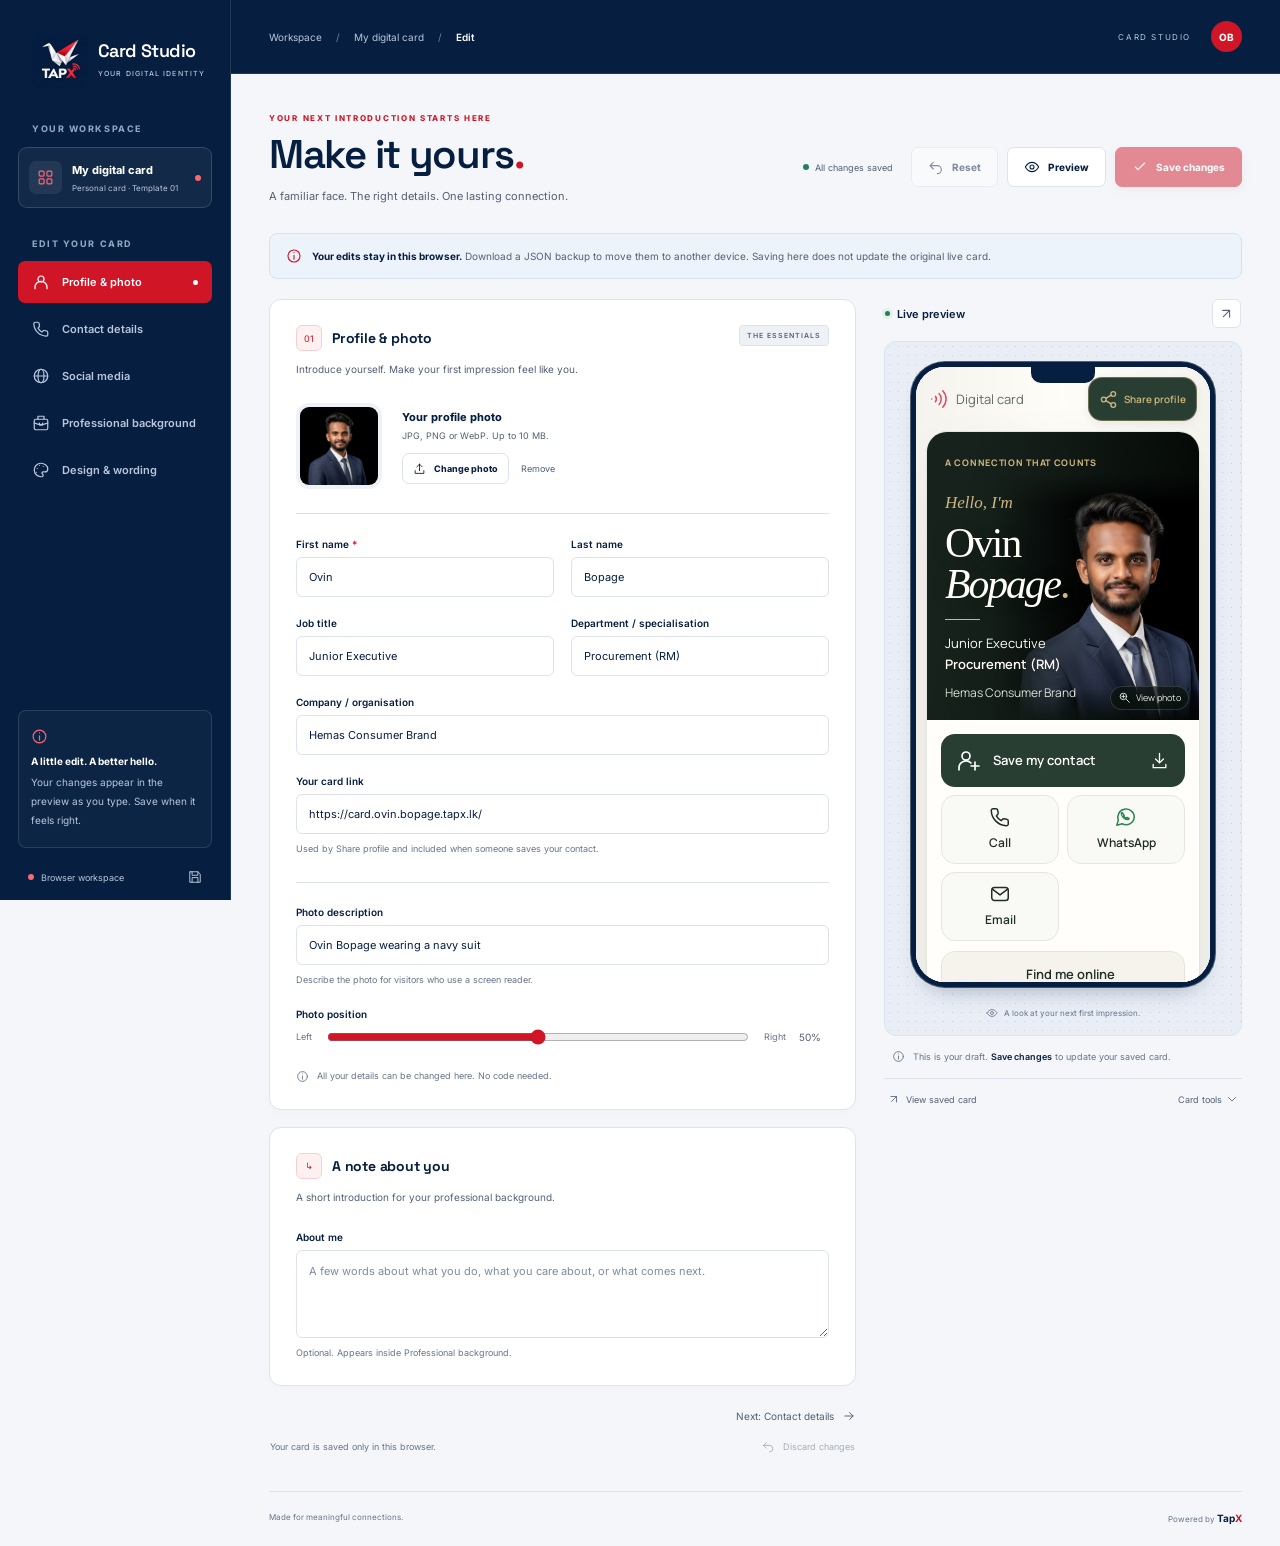
==== index.html @ 15897da2 "Deploy TapX Card Studio to GitHub Pages" ====
<!doctype html>
<html lang="en">
<head>
  <meta charset="utf-8">
  <meta name="viewport" content="width=device-width, initial-scale=1">
  <meta name="theme-color" content="#061e3f">
  <title>Card Studio · TapX</title>
  <meta name="description" content="Edit every detail of your digital business card, preview your changes, and save from one simple dashboard.">
  <link rel="icon" type="image/webp" href="./assets/tapx-logo.webp">
  <link rel="stylesheet" href="./dashboard.css">
  <link rel="stylesheet" href="./tapx-theme.css">
  <script type="module" src="./dashboard.js"></script>
  <meta name="tapx-hosting" content="github-pages">
</head>
<body>
  <a class="skip-link" href="#editor">Skip to editor</a>
  <div class="workspace">
    <aside class="sidebar" aria-label="Card editor navigation">
      <a class="brand" href="./" aria-label="TapX Card Studio home"><img class="brand-logo" src="./assets/tapx-logo.webp" alt="TapX" width="56" height="56"><span class="brand-title">Card Studio<small>YOUR DIGITAL IDENTITY</small></span></a>
      <div class="workspace-label">YOUR WORKSPACE</div>
      <div class="card-selected"><span class="card-selected-icon" data-icon="grid"></span><span>My digital card<small>Personal card · Template 01</small></span><span class="selected-dot"></span></div>
      <div class="nav-label">EDIT YOUR CARD</div>
      <nav id="section-nav"></nav>
      <div class="sidebar-bottom">
        <div class="help-note"><span data-icon="info"></span><strong>A little edit. A better hello.</strong><p>Your changes appear in the preview as you type. Save when it feels right.</p></div>
        <div class="local-indicator"><i></i><span id="workspace-mode">Local workspace</span><span data-icon="save"></span></div>
      </div>
    </aside>
    <div class="main-shell">
      <header class="topbar"><div class="breadcrumb">Workspace <span>/</span> My digital card <span>/</span> <strong>Edit</strong></div><div class="topbar-right"><span class="studio-tag">CARD STUDIO</span><span class="owner-avatar" id="owner-avatar">OB</span></div></header>
      <main id="editor" tabindex="-1">
        <div class="page-heading"><div><div class="eyebrow">YOUR NEXT INTRODUCTION STARTS HERE</div><h1>Make it yours<span>.</span></h1><p>A familiar face. The right details. One lasting connection.</p></div><div class="heading-actions"><span class="save-status" id="save-status" role="status"><i></i> Loading card</span><button class="button secondary" type="button" id="reset-button" disabled><span data-icon="undo"></span>Reset</button><button class="button secondary" type="button" id="preview-button"><span data-icon="eye"></span>Preview</button><button class="button primary" type="button" id="save-button" disabled><span data-icon="check"></span><span>Save changes</span></button></div></div>
        <div class="recovery-banner" id="recovery-banner" hidden><span>You have an unfinished edit from your last visit.</span><div><button type="button" data-command="restore-draft">Restore draft</button><button type="button" data-command="dismiss-draft" aria-label="Dismiss recovered draft">Dismiss</button></div></div>
        <div class="error-banner" id="error-banner" role="alert" hidden></div>
        <div class="storage-notice" id="storage-notice" hidden><span data-icon="info"></span><p><strong>Your edits stay in this browser.</strong> Download a JSON backup to move them to another device. Saving here does not update the original live card.</p></div>
        <div class="editor-layout">
          <div class="form-column">
            <div id="panel"><div class="loading-state">Getting your card ready…</div></div>
            <div class="editor-footer"><span id="saved-at">Your card is saved on this computer.</span><button class="text-button" type="button" id="discard-button" disabled><span data-icon="undo"></span>Discard changes</button></div>
          </div>
          <aside class="preview-column" aria-label="Live digital card preview">
            <div class="preview-heading"><div><span class="live-dot"></span><strong>Live preview</strong></div><button class="icon-button" type="button" id="expand-preview" aria-label="Open full preview"><span data-icon="external"></span></button></div>
            <div class="preview-canvas"><div class="phone-frame"><div class="phone-camera"></div><iframe id="live-frame" title="Live preview of your unsaved digital card" src="./card.html?preview=1"></iframe></div><div class="preview-caption"><span data-icon="eye"></span> A look at your next first impression.</div></div>
            <div class="preview-tip"><span data-icon="info"></span><p>This is your draft. <strong>Save changes</strong> to update your saved card.</p></div>
            <div class="tools-row"><a href="./card.html" target="_blank" rel="noopener noreferrer"><span data-icon="external"></span>View saved card</a><details class="tools-menu"><summary>Card tools <span data-icon="chevron"></span></summary><div class="tools-popover"><button type="button" data-command="export-html"><span data-icon="file"></span>Download saved card (HTML)</button><button type="button" data-command="export-json"><span data-icon="download"></span>Back up current edits (JSON)</button><button type="button" data-command="import-json"><span data-icon="upload"></span>Import a card backup</button></div></details></div>
          </aside>
        </div>
        <div class="workspace-footer"><span>Made for meaningful connections.</span><span>Powered by <strong>Tap<span>X</span></strong></span></div>
      </main>
    </div>
  </div>
  <dialog id="preview-dialog" class="preview-dialog" aria-labelledby="preview-dialog-title"><div class="preview-dialog-header"><div><span class="eyebrow">BEFORE YOU SAVE</span><h2 id="preview-dialog-title">Your card, in the real world.</h2><p>Explore your draft. Open your photo, social links and background.</p></div><button class="icon-button" type="button" data-command="close-preview" aria-label="Close preview"><span data-icon="close"></span></button></div><div class="preview-toolbar"><div class="device-switch" aria-label="Preview size"><button type="button" data-device="mobile" class="active" aria-pressed="true"><span data-icon="mobile"></span>Mobile</button><button type="button" data-device="desktop" aria-pressed="false"><span data-icon="desktop"></span>Desktop</button></div><span class="draft-label"><i></i>Unsaved draft preview</span></div><div class="large-preview-canvas"><iframe id="full-frame" title="Full interactive preview of your draft" src="./card.html?preview=1"></iframe></div><div class="preview-dialog-footer"><button class="button secondary" type="button" data-command="close-preview">Keep editing</button><button class="button primary" type="button" id="preview-save-button"><span data-icon="check"></span>Save changes</button></div></dialog>
  <dialog id="discard-dialog" class="confirm-dialog" aria-labelledby="discard-title"><div class="confirm-icon" data-icon="undo"></div><h2 id="discard-title">Discard these changes?</h2><p>Your saved card will be restored. Download a backup from Card tools if you want to keep these edits.</p><div><button class="button secondary" type="button" data-command="cancel-discard">Keep editing</button><button class="button danger" type="button" data-command="confirm-discard">Discard changes</button></div></dialog>
  <dialog id="reset-dialog" class="confirm-dialog" aria-labelledby="reset-title"><div class="confirm-icon" data-icon="undo"></div><h2 id="reset-title">Reset to the original card?</h2><p>This restores the original photo, details, links and design to your draft. Preview the result and click Save changes when you’re ready. Your saved card stays as it is until you save.</p><div><button class="button secondary" type="button" data-command="cancel-reset">Keep editing</button><button class="button primary" type="button" data-command="confirm-reset">Reset card</button></div></dialog>
  <input type="file" id="import-file" accept="application/json,.json" hidden>
  <div id="app-toast" class="app-toast" role="status" aria-live="polite"></div>
  <noscript><div class="no-script">Enable JavaScript to use the card editor.</div></noscript>
</body>
</html>
---- dashboard.css ----
@font-face{font-family:Manrope;src:url('./assets/manrope-400.woff2') format('woff2');font-weight:400;font-display:swap}
@font-face{font-family:Manrope;src:url('./assets/manrope-600.woff2') format('woff2');font-weight:600;font-display:swap}
@font-face{font-family:Manrope;src:url('./assets/manrope-750.woff2') format('woff2');font-weight:750;font-display:swap}
:root{font-family:Manrope,Arial,sans-serif;color:#26342e;background:#f7f8fa;font-size:13px;font-synthesis:none;--green:#283e32;--muted:#7a817e;--line:#e7eae7;--gold:#b49a65}
*{box-sizing:border-box}body{margin:0}button,input,select,textarea{font:inherit}button,a,input,select,textarea{touch-action:manipulation}button{cursor:pointer;color:inherit}button:disabled{cursor:default;opacity:.48}a{color:inherit;text-decoration:none}button{border:0}button:focus-visible,a:focus-visible,summary:focus-visible{outline:3px solid #bca266;outline-offset:4px}input:focus-visible,textarea:focus-visible,select:focus-visible{outline:2px solid #a5b6a8;outline-offset:1px}button,input,textarea,select{transition:background .15s,border-color .15s,box-shadow .15s}button .icon, a .icon{flex-shrink:0}.icon{width:19px;height:19px;vertical-align:middle;flex-shrink:0}button{display:inline-flex;align-items:center;justify-content:center;gap:8px}span[data-icon]{display:inline-flex;align-items:center}h1,h2,h3,p{margin-top:0}[hidden]{display:none!important}.skip-link{position:fixed;top:-60px;left:20px;padding:12px;background:#fff;z-index:100}.skip-link:focus{top:10px}.workspace{display:flex;min-height:100vh}.sidebar{width:231px;flex-shrink:0;background:#fff;border-right:1px solid var(--line);padding:32px 18px 16px;position:fixed;inset:0 auto 0 0;display:flex;flex-direction:column;z-index:20}.brand{display:flex;gap:12px;align-items:center;padding:0 14px 35px;font-size:29px;font-weight:750;line-height:1.1;letter-spacing:-1.2px}.brand-mark{display:flex;width:40px;height:42px;align-items:center;justify-content:center;color:#d8c497;background:#283e32;border-radius:11px;font-family:Georgia,serif;font-size:33px;font-weight:400;letter-spacing:-7px;padding-right:7px}.brand-mark span{font-size:24px}.brand-x,.workspace-footer strong span{color:#a88b5c}.brand small{display:block;margin-top:7px;letter-spacing:2.1px;font-size:8px;color:#929791;font-weight:600}.workspace-label,.nav-label{font-size:9px;font-weight:750;letter-spacing:1.55px;color:#969b97;padding:0 14px}.card-selected{display:flex;align-items:center;gap:10px;background:#f5f6f3;border:1px solid #e8ebe5;border-radius:9px;margin:13px 0 30px;padding:13px 10px;font-size:11px;font-weight:750}.card-selected-icon{background:#fff;padding:8px;border-radius:7px;display:flex;color:#677661}.card-selected-icon .icon{width:17px;height:17px}.card-selected small{display:block;color:#90968e;font-size:8px;font-weight:400;margin-top:6px}.selected-dot{width:6px;height:6px;background:#568464;border-radius:50%;margin-left:auto}.nav-label{margin-bottom:12px}#section-nav{display:flex;flex-direction:column;gap:5px}.nav-item{position:relative;justify-content:flex-start;text-align:left;width:100%;padding:12px 14px;gap:12px;background:transparent;font-size:11px;color:#7a827d;border-radius:7px;font-weight:600}.nav-item .icon{width:18px;height:18px}.nav-item.active{background:#edf2ed;color:#314c37}.nav-item.active::after{content:'';height:5px;width:5px;border-radius:50%;background:#657d5f;margin-left:auto}.nav-item:hover{background:#f5f7f3}.nav-item.active:hover{background:#e9eee7}.sidebar-bottom{margin-top:auto;padding-top:40px}.help-note{padding:17px 12px;background:#faf9f5;border:1px solid #eeeae0;border-radius:8px;color:#8c8068}.help-note>span{margin-bottom:10px}.help-note .icon{width:17px;height:17px}.help-note strong{font-size:10px;display:block;color:#685f4e}.help-note p{font-size:10px;line-height:1.9;margin:6px 0 0}.local-indicator{display:flex;align-items:center;gap:7px;padding:22px 10px 0;font-size:9px;color:#838d84}.local-indicator i,.save-status i,.live-dot,.draft-label i{display:inline-block;width:6px;height:6px;background:#6d9675;border-radius:50%;flex-shrink:0}.local-indicator span{margin-left:auto}.local-indicator .icon{width:14px;height:14px}.main-shell{margin-left:231px;width:calc(100% - 231px)}.topbar{height:74px;background:#fff;border-bottom:1px solid var(--line);display:flex;align-items:center;justify-content:space-between;padding:0 38px}.breadcrumb{display:flex;align-items:center;gap:14px;color:#9ca39e;font-size:10px}.breadcrumb span{color:#d0d4ce}.breadcrumb strong{font-weight:600;color:#5a655d}.topbar-right{display:flex;align-items:center;gap:20px}.studio-tag{font-size:8px;letter-spacing:1.6px;color:#9c9f97}.owner-avatar{width:31px;height:31px;border-radius:50%;display:flex;align-items:center;justify-content:center;background:#e8eddf;font-size:10px;font-weight:750;color:#5f714f}main{max-width:1480px;margin:0 auto;padding:39px 38px 0;outline:none}.page-heading{display:flex;justify-content:space-between;align-items:center;gap:20px;margin-bottom:30px}.eyebrow{font-size:8px;font-weight:750;letter-spacing:1.7px;color:#9a8b6c}.page-heading h1{font:400 40px/1.2 Georgia,'Times New Roman',serif;letter-spacing:-1.3px;margin:8px 0 10px}.page-heading h1>span{color:#b09a6c}.page-heading p{font-size:11px;color:#858d87;margin-bottom:0}.heading-actions{display:flex;align-items:center;gap:9px;padding-top:18px}.button{padding:11px 16px;min-height:40px;border-radius:7px;font-size:10px;font-weight:750;white-space:nowrap}.button .icon{width:16px;height:16px}.primary{background:#2c4434;color:#fff;border:1px solid #2c4434;box-shadow:0 2px 3px #1b2f2110}.primary:hover:enabled{background:#3b5842}.secondary{background:#fff;color:#58655b;border:1px solid #e2e7e1}.secondary:hover:enabled{background:#f3f6ef}.danger{background:#9a4037;color:#fff}.save-status{display:flex;align-items:center;gap:6px;margin-right:9px;font-size:9px;color:#858f85;white-space:nowrap}.save-status.dirty{color:#a78a53}.save-status.dirty i{background:#bf9c5a}.save-status.error{color:#b1493d}.save-status.error i{background:#b1493d}.editor-layout{display:grid;grid-template-columns:minmax(0,1fr) 358px;gap:28px;align-items:start}.form-column{min-width:0}.form-card{background:#fff;border:1px solid var(--line);border-radius:12px;padding:25px 26px;margin-bottom:17px;box-shadow:0 2px 3px #30403002}.section-header{display:flex;align-items:flex-start;justify-content:space-between;gap:15px;margin-bottom:25px}.section-heading-line{display:flex;align-items:center;gap:10px}.section-number{display:flex;align-items:center;justify-content:center;border:1px solid #e2e8df;background:#f7f9f4;color:#8b977f;border-radius:6px;font-size:9px;letter-spacing:.1px;width:26px;height:26px}.section-header h2{font-size:14px;letter-spacing:-.2px;font-weight:750;margin:0}.section-header p{color:#8d958e;font-size:10px;line-height:1.8;margin:9px 0 0}.small-tag{padding:5px 7px;background:#f6f7f2;border:1px solid #ebeee5;border-radius:4px;font-size:7px;letter-spacing:1px;font-weight:600;color:#9ca28e;white-space:nowrap}.photo-editor{border-bottom:1px solid #eef0eb;padding-bottom:24px;margin-bottom:24px;display:flex;gap:20px;align-items:center}.photo-avatar{width:86px;height:86px;border-radius:13px;object-fit:cover;flex-shrink:0;background:#e9eee6;border:4px solid #f2f4ee}.photo-placeholder{display:grid;place-items:center}.photo-placeholder .icon{width:32px;height:32px}.photo-copy strong{font-size:11px;font-weight:750}.photo-copy p{font-size:9px;color:#90978f;margin:6px 0 12px}.photo-buttons{display:flex;gap:12px;align-items:center}.photo-buttons .button{font-size:9px;min-height:31px;padding:7px 10px}.photo-buttons .button .icon{width:13px;height:13px}.text-button{background:transparent;padding:3px 0;font-size:9px;color:#90998f}.text-button:hover{color:#2c4434}.text-button .icon{width:13px;height:13px}.form-grid{display:grid;grid-template-columns:1fr 1fr;gap:20px 17px}.field{display:flex;flex-direction:column;min-width:0;gap:7px}.field.wide{grid-column:1/-1}.field>label,.field-label{font-size:10px;font-weight:600;color:#5e6c60}.required-mark{color:#b79c66;margin-left:3px}.field input:not([type='checkbox']):not([type='color']):not([type='range']),.field textarea,.field select{width:100%;border:1px solid #e1e5de;background:#fff;border-radius:6px;padding:11px 12px;min-height:40px;color:#4b5c4f;font-size:11px}.field input::placeholder,.field textarea::placeholder{color:#b4bcb2}.field input:hover,.field textarea:hover,.field select:hover{border-color:#b9c6b5}.field textarea{min-height:88px;resize:vertical;line-height:1.8}.field-help{color:#9aa396;font-size:9px;line-height:1.7;display:block;margin-top:0}.field-error{color:#b3473e;font-size:10px;line-height:1.7}.field input[aria-invalid='true'],.field textarea[aria-invalid='true'],.field select[aria-invalid='true']{border-color:#c9837a}.field-heading{margin:5px 0 16px;font-size:10px;font-weight:750;color:#64705f}.subsection{margin-top:26px;border-top:1px solid #edf0e8;padding-top:23px}.inline-note{display:flex;gap:8px;color:#a0a796;font-size:9px;line-height:1.8;margin:21px 0 0}.inline-note .icon{width:13px;height:13px;margin-top:2px}.tip-card{display:flex;gap:13px;padding:17px 20px;background:#f1f3ec;border:1px solid #e5eadc;border-radius:8px;color:#6f7b60;font-size:10px;line-height:1.8;margin-top:17px}.tip-card p{margin:0}.tip-card .icon{width:17px;height:17px;margin-top:2px}.tip-card strong{color:#536646}.editor-footer{display:flex;align-items:center;justify-content:space-between;gap:15px;font-size:9px;color:#a0a99e;padding:6px 1px 20px}.editor-footer .text-button{white-space:nowrap}.preview-column{position:sticky;top:22px;min-width:0}.preview-heading{display:flex;justify-content:space-between;align-items:center;padding:0 1px 13px}.preview-heading>div{display:flex;align-items:center;gap:7px}.preview-heading strong{font-size:11px;font-weight:600;color:#6e7a6d}.preview-heading .live-dot{width:5px;height:5px;box-shadow:0 0 0 3px #e5eee3}.icon-button{width:29px;height:29px;border:1px solid #e0e5dd;border-radius:6px;background:#fff;color:#929e8e}.icon-button .icon{width:15px;height:15px}.icon-button:hover{background:#eef3e8}.preview-canvas{padding:20px 12px 16px;background-color:#ecefe7;background-image:radial-gradient(#b9c3b44f .7px,transparent .7px);background-size:9px 9px;border:1px solid #e1e7da;border-radius:12px}.phone-frame{position:relative;width:304px;max-width:100%;height:625px;margin:0 auto;border:5px solid #28352b;border-radius:34px;overflow:hidden;background:#f5f3ee;box-shadow:0 14px 25px -15px #33432966,0 0 0 1px #65735c}.phone-frame iframe{display:block;width:100%;height:100%;border:0;background:#f5f3ee}.phone-camera{position:absolute;width:64px;height:16px;top:0;left:50%;transform:translateX(-50%);background:#28352b;z-index:1;border-radius:0 0 10px 10px;pointer-events:none}.preview-caption{display:flex;align-items:center;justify-content:center;gap:6px;margin-top:20px;font-size:8px;color:#8c9784}.preview-caption .icon{width:12px;height:12px}.preview-tip{display:flex;align-items:flex-start;gap:8px;margin:13px 8px;color:#a0a79a;font-size:9px;line-height:1.8}.preview-tip .icon{width:13px;height:13px;margin-top:1px}.preview-tip p{margin:0}.preview-tip strong{font-weight:600;color:#7f8e74}.tools-row{display:flex;justify-content:space-between;border-top:1px solid #e3e8df;padding:14px 4px 0;font-size:9px;color:#85937a}.tools-row>a{display:flex;gap:6px;align-items:center}.tools-row>a:hover{color:#314c37}.tools-row .icon{width:12px;height:12px}.tools-menu{position:relative}.tools-menu summary{cursor:pointer;list-style:none;display:flex;align-items:center;gap:4px}.tools-menu summary::-webkit-details-marker{display:none}.tools-menu summary .icon{transform:rotate(90deg)}.tools-popover{position:absolute;right:0;top:22px;background:#fff;border:1px solid #dfe5d8;padding:6px;min-width:231px;z-index:5;box-shadow:0 10px 30px #24351f20;border-radius:8px}.tools-popover button{justify-content:flex-start;white-space:nowrap;width:100%;font-size:10px;background:transparent;padding:11px 8px;border-radius:4px;gap:9px}.tools-popover button:hover{background:#f1f5ec}.workspace-footer{display:flex;justify-content:space-between;gap:16px;border-top:1px solid #e7eae4;padding:20px 0 22px;margin-top:15px;font-size:8px;color:#adb5a6}.workspace-footer strong{font-size:10px;color:#7f8c77}.entry-card{border:1px solid #e5e9e0;border-radius:8px;padding:17px;margin-bottom:13px;background:#fcfdfb}.entry-header{display:flex;align-items:center;gap:9px;margin-bottom:17px}.entry-header>.icon{width:19px;height:19px;color:#67835d}.entry-header>strong{font-size:10px;flex:1}.entry-controls{display:flex;align-items:center;gap:5px}.entry-controls .icon-button{width:27px;height:27px;border-color:transparent;background:transparent}.entry-controls .icon-button:hover{background:#e8eee1}.entry-controls .icon-button.remove:hover{background:#f8e8e4;color:#ab4c3e}.entry-controls .icon-button .icon{width:13px;height:13px}.move-up .icon{transform:rotate(-90deg)}.move-down .icon{transform:rotate(90deg)}.toggle-wrap{display:flex;align-items:center;gap:8px;font-size:9px;color:#8b9782;cursor:pointer}.toggle-wrap input{appearance:none;position:relative;width:28px;height:17px;border-radius:12px;background:#d9dfd3;margin:0;cursor:pointer;border:1px solid transparent;flex-shrink:0}.toggle-wrap input::after{content:'';position:absolute;width:11px;height:11px;background:#fff;box-shadow:0 1px 2px #0002;border-radius:50%;top:2px;left:2px;transition:transform .15s}.toggle-wrap input:checked{background:#66835d}.toggle-wrap input:checked::after{transform:translateX(11px)}.toggle-wrap input:focus-visible{outline:2px solid #b49a65;outline-offset:3px}.add-entry{width:100%;min-height:41px;border:1px dashed #cbd6c2;border-radius:6px;background:#f8faf5;font-size:10px;font-weight:600;color:#6f8462}.add-entry .icon{width:15px;height:15px}.add-entry:hover{background:#edf3e6;border-color:#8caa7b}.empty-state{border:1px dashed #dce4d3;padding:24px 15px;text-align:center;border-radius:7px;font-size:10px;color:#9aa58c;margin-bottom:14px;line-height:1.9}.skill-grid{display:grid;grid-template-columns:1fr 1fr;gap:10px;margin-bottom:15px}.skill-field{display:flex;align-items:center;border:1px solid #e0e7d8;background:#f8faf4;border-radius:6px;padding:3px 5px 3px 11px}.skill-field input{min-width:0;width:100%;border:0;background:transparent;color:#65765a;font-size:10px;padding:8px 0;outline-offset:2px}.skill-field button{border:0;width:23px;height:23px;padding:4px;color:#a3af97;background:transparent}.skill-field .icon{width:13px;height:13px}.skill-field.invalid{border-color:#c9837a}.range-row{display:flex;align-items:center;gap:13px}.range-row input{width:100%;accent-color:#66835d}.range-row output{font-size:10px;color:#8a987d;min-width:30px}.visibility-row{display:flex;align-items:center;justify-content:space-between;gap:16px;padding:15px 0;border-bottom:1px solid #edf0e8}.visibility-row:last-child{border:0;padding-bottom:0}.visibility-row:first-child{padding-top:0}.visibility-row strong{font-size:10px}.visibility-row p{color:#9aa391;font-size:9px;margin:5px 0 0;line-height:1.8}.preset-grid{display:grid;grid-template-columns:repeat(3,1fr);gap:10px;margin-bottom:24px}.preset{flex-direction:column;border:1px solid #e1e7da;border-radius:7px;background:#fff;padding:12px 8px;gap:8px;font-size:9px;color:#829275}.preset:hover{background:#f7f9f3}.preset.active{outline:2px solid #8a9c79;outline-offset:1px}.preset-colors{display:flex;gap:4px}.preset-colors i{width:16px;height:16px;border:1px solid #0000000b;border-radius:50%}.colour-field{display:flex;align-items:center;gap:10px;border:1px solid #e1e7da;border-radius:6px;padding:8px 10px;font-size:10px;color:#849476}.colour-field input{width:24px;height:24px;padding:0;border:0;background:none;cursor:pointer}.colour-field input::-webkit-color-swatch-wrapper{padding:0}.colour-field input::-webkit-color-swatch{border:0;border-radius:4px}.wording-group{margin-top:24px;padding-top:20px;border-top:1px solid #edf0e8}.wording-group:first-of-type{margin-top:0;padding-top:0;border:0}.wording-group h3{font-size:10px;color:#7c8c6f;margin-bottom:17px}.error-banner,.recovery-banner{border-radius:8px;padding:13px 17px;font-size:11px;margin-bottom:20px;line-height:1.8}.error-banner{border:1px solid #ebc6bd;background:#fff2ed;color:#a25243}.recovery-banner{display:flex;justify-content:space-between;align-items:center;gap:15px;border:1px solid #e0d4ae;background:#fcf8e9;color:#9b8547}.recovery-banner>div{display:flex;gap:15px}.recovery-banner button{background:transparent;font-weight:600;font-size:10px;padding:0;color:#7e713e}.loading-state{background:white;padding:50px 25px;border:1px solid var(--line);border-radius:12px;color:#9aa38f}.app-toast{display:flex;gap:10px;align-items:center;position:fixed;bottom:25px;left:50%;transform:translate(-50%,18px);max-width:calc(100vw - 30px);width:max-content;background:#2c4434;color:#fff;border:1px solid #ffffff28;border-radius:9px;box-shadow:0 8px 25px #24351f30;padding:14px 20px;font-size:11px;z-index:100;opacity:0;pointer-events:none;transition:opacity .2s,transform .2s}.app-toast.show{opacity:1;transform:translate(-50%,0)}.app-toast .icon{width:16px;height:16px;color:#c7dab9}.preview-dialog{width:min(1180px,calc(100vw - 40px));max-width:none;max-height:94dvh;padding:0;border:1px solid #dce2d7;border-radius:15px;background:#fff;color:#33482c;box-shadow:0 25px 90px #172b1540}.preview-dialog::backdrop,.confirm-dialog::backdrop{background:#13231699;backdrop-filter:blur(4px)}.preview-dialog-header{display:flex;justify-content:space-between;gap:20px;align-items:flex-start;padding:24px 28px 20px}.preview-dialog h2{font:400 27px Georgia,serif;letter-spacing:-.5px;margin:7px 0 8px}.preview-dialog-header p{font-size:10px;color:#94a184;margin:0}.preview-toolbar{display:flex;justify-content:space-between;align-items:center;gap:15px;padding:0 28px 16px}.device-switch{display:flex;padding:3px;background:#eff3e9;border-radius:7px}.device-switch button{padding:8px 12px;background:transparent;border-radius:5px;font-size:10px;color:#92a080;gap:6px}.device-switch button.active{background:#fff;color:#4c683a;box-shadow:0 1px 3px #1e38191a}.device-switch .icon{width:14px;height:14px}.draft-label{display:flex;gap:6px;align-items:center;font-size:9px;color:#a08e54}.draft-label i{background:#bca469}.large-preview-canvas{padding:20px;background:#edf0e6;border-block:1px solid #dfe6d6;overflow:auto;text-align:center}.large-preview-canvas iframe{display:block;width:390px;max-width:100%;height:min(630px,58dvh);border:1px solid #d1d9c7;border-radius:15px;margin:0 auto;background:#f5f3ee;box-shadow:0 8px 20px #314b2520;transition:width .2s}.large-preview-canvas.desktop iframe{width:1100px;border-radius:8px;max-width:none;height:min(650px,58dvh)}.preview-dialog-footer{display:flex;justify-content:space-between;align-items:center;padding:16px 28px}.confirm-dialog{width:430px;max-width:calc(100vw - 30px);padding:30px;border:1px solid #dfe5d7;border-radius:13px;color:#354b2d}.confirm-dialog .confirm-icon{display:grid;place-items:center;width:44px;height:44px;background:#f4eddc;color:#ac8a46;border-radius:12px;margin-bottom:20px}.confirm-dialog h2{font:400 25px Georgia,serif;margin-bottom:12px}.confirm-dialog p{font-size:11px;color:#919d84;line-height:1.9;margin-bottom:22px}.confirm-dialog>div:last-child{display:flex;justify-content:flex-end;gap:10px}.no-script{position:fixed;inset:20px;z-index:100;background:#fff;padding:40px;border:2px solid #283e32}.section-next{display:flex;justify-content:flex-end;margin:20px 0 5px}.section-next button{font-size:10px}.section-next .icon{width:14px;height:14px}
@media(min-width:1500px){.editor-layout{grid-template-columns:minmax(0,1fr) 395px;gap:36px}.phone-frame{width:329px;height:664px}.preview-canvas{padding:25px 20px 20px}.page-heading h1{font-size:44px}.form-card{padding:30px}.form-grid{gap:23px}.field input:not([type='checkbox']):not([type='color']):not([type='range']),.field textarea,.field select{font-size:12px;min-height:43px}.section-header p{font-size:11px}.sidebar{width:244px}.main-shell{margin-left:244px;width:calc(100% - 244px)}main{padding:42px 45px 0}.heading-actions .button{font-size:11px}.save-status{font-size:10px}}
@media(max-width:1250px){.sidebar{width:205px;padding-inline:13px}.main-shell{margin-left:205px;width:calc(100% - 205px)}main{padding:28px 25px 0}.topbar{padding-inline:25px}.editor-layout{grid-template-columns:minmax(0,1fr) 318px;gap:21px}.phone-frame{width:280px;height:602px;border-radius:29px}.preview-canvas{padding:18px 12px 14px}.form-card{padding:22px 20px}.heading-actions{flex-wrap:wrap;justify-content:flex-end;gap:7px}.save-status{width:100%;justify-content:flex-end;margin-bottom:5px;margin-right:2px}.page-heading h1{font-size:36px}.page-heading p{font-size:10px}.photo-editor{gap:14px}.photo-avatar{width:73px;height:73px}.nav-item{padding:12px 10px;gap:10px;font-size:10px}.card-selected{gap:7px;font-size:10px}.card-selected small{font-size:7px}.brand{padding-left:10px}.form-grid{gap:16px 12px}.skill-grid{grid-template-columns:1fr}.entry-card{padding:14px}.entry-header{flex-wrap:wrap}.preview-dialog{max-height:95dvh}}
@media(max-width:1000px){.sidebar{width:178px;padding-inline:10px}.main-shell{margin-left:178px;width:calc(100% - 178px)}main{padding:25px 20px 0}.topbar{padding-inline:20px}.brand{font-size:26px;padding-left:7px;gap:8px}.brand-mark{width:33px;height:37px}.brand small{font-size:7px}.workspace-label,.nav-label{padding-inline:7px;font-size:8px}.card-selected{padding:10px 7px;gap:6px}.card-selected-icon{padding:5px}.card-selected small{font-size:6.5px}.selected-dot{display:none}.nav-item{padding:12px 8px;font-size:9px;gap:8px}.nav-item .icon{width:16px;height:16px}.help-note{padding:15px 10px}.editor-layout{grid-template-columns:minmax(0,1fr) 282px;gap:17px}.phone-frame{width:254px;height:580px;border:4px solid #28352b}.preview-canvas{padding:15px 9px 12px}.preview-caption{font-size:7px}.form-card{padding:20px 16px}.form-grid{grid-template-columns:1fr;gap:16px}.photo-editor{align-items:flex-start;gap:10px}.photo-avatar{width:58px;height:58px}.photo-buttons{gap:8px;flex-wrap:wrap}.photo-copy strong{font-size:10px}.photo-copy p{font-size:8px;line-height:1.7}.section-header h2{font-size:12px}.small-tag{font-size:6px}.section-header p{font-size:9px}.page-heading h1{font-size:32px}.page-heading>.heading-actions{flex-shrink:0}.heading-actions .button{font-size:9px;padding:10px 11px}.page-heading p{max-width:240px;line-height:1.8}.page-heading .eyebrow{font-size:6.5px;letter-spacing:1.2px}.entry-controls{margin-left:auto}.preset-grid{gap:6px}.preset{font-size:8px}.tools-row{font-size:8px}}
@media(max-width:800px){.sidebar{position:static;width:100%;padding:18px 20px 0;border-right:0;border-bottom:1px solid var(--line);display:block}.workspace{display:block}.brand{padding:0;font-size:25px;gap:10px}.brand small{font-size:6px;letter-spacing:2px}.brand-mark{width:33px;height:35px}.workspace-label,.card-selected,.nav-label,.sidebar-bottom{display:none}#section-nav{flex-direction:row;margin-top:21px;gap:3px;overflow-x:auto;padding-bottom:10px}.nav-item{width:auto;white-space:nowrap;padding:10px 12px;gap:7px;font-size:9px}.nav-item.active::after{display:none}.main-shell{margin:0;width:100%}.topbar{display:none}main{padding:26px 20px 0}.editor-layout{grid-template-columns:minmax(0,1fr) 300px;gap:20px}.phone-frame{width:272px;height:601px}.form-card{padding:22px 18px}.page-heading h1{font-size:36px}.heading-actions .button{padding:11px 13px;font-size:9px}.photo-editor{display:block}.photo-avatar{width:75px;height:75px;margin-bottom:13px}.photo-copy p{font-size:9px}.photo-buttons{gap:10px}.preview-column{top:16px}.studio-tag{display:none}.preview-dialog-header{padding:22px 20px 16px}.preview-toolbar{padding-inline:20px}.preview-dialog-footer{padding-inline:20px}}
@media(max-width:650px){.sidebar{padding:16px 16px 0}#section-nav{margin-top:17px}.nav-item{font-size:9px;padding:10px}.nav-item .icon{width:15px;height:15px}main{padding:25px 16px 0}.page-heading{display:block;margin-bottom:23px}.page-heading h1{font-size:38px}.page-heading p{max-width:none;font-size:10px}.page-heading .eyebrow{font-size:7px;letter-spacing:1.5px}.heading-actions{justify-content:flex-start;align-items:center;padding-top:23px;gap:8px}.save-status{width:auto;justify-content:flex-start;margin:0 auto 0 0;font-size:8px}.heading-actions .button{font-size:9px;padding:11px 12px}.editor-layout{grid-template-columns:1fr;gap:18px}.form-grid{grid-template-columns:1fr 1fr;gap:20px 14px}.form-card{padding:23px 20px}.section-header h2{font-size:14px}.section-header p{font-size:10px}.small-tag{font-size:7px}.photo-editor{display:flex;align-items:center;gap:17px}.photo-avatar{width:80px;height:80px;margin:0}.photo-copy strong{font-size:11px}.photo-copy p{font-size:9px}.preview-column{position:static;width:100%;max-width:420px;margin:0 auto}.preview-canvas{padding:25px 16px 20px}.phone-frame{width:330px;height:690px;border-width:5px;border-radius:34px}.preview-caption{font-size:9px}.preview-heading strong{font-size:12px}.preview-tip{font-size:10px}.tools-row{font-size:10px;padding-bottom:12px}.tools-row .icon{width:14px;height:14px}.editor-footer{font-size:8px;padding-bottom:4px}.workspace-footer{margin-top:25px}.entry-header{flex-wrap:nowrap}.skill-grid{grid-template-columns:1fr 1fr}.preset-grid{gap:10px}.preset{font-size:10px}.preview-dialog{width:calc(100vw - 16px);border-radius:11px}.preview-dialog h2{font-size:23px}.preview-dialog-header p{font-size:9px;line-height:1.8}.preview-dialog-header{padding:20px 17px 17px}.preview-toolbar{padding:0 17px 14px}.preview-dialog-footer{padding:14px 17px}.draft-label{font-size:8px}.large-preview-canvas{padding:12px}.large-preview-canvas iframe{height:58dvh}.recovery-banner{align-items:flex-start;flex-direction:column}.wording-group h3{font-size:12px}}
@media(max-width:380px){.form-grid,.skill-grid{grid-template-columns:1fr}.heading-actions .button{padding-inline:9px;font-size:8px}.save-status{font-size:7px;gap:4px}.form-card{padding-inline:16px}.photo-editor{gap:12px}.photo-avatar{width:65px;height:65px}.entry-header{flex-wrap:wrap}.device-switch button{padding:7px 9px}.draft-label{font-size:7px}.editor-footer{align-items:flex-start}.editor-footer>span{max-width:170px;line-height:1.8}}
@media(prefers-reduced-motion:reduce){*,*::before,*::after{animation:none!important;transition:none!important;scroll-behavior:auto!important}}
---- tapx-theme.css ----
/* TapX identity, matched to TapX website/src/styles/global.css.
   This theme belongs to the editor. Card styling lives inside its own iframe. */
@font-face {
  font-family: 'Inter Variable';
  src: url('./assets/inter-variable.woff2') format('woff2');
  font-style: normal;
  font-weight: 100 900;
  font-display: swap;
}

@font-face {
  font-family: 'Space Grotesk Variable';
  src: url('./assets/space-grotesk-variable.woff2') format('woff2');
  font-style: normal;
  font-weight: 300 700;
  font-display: swap;
}

:root {
  color-scheme: light;
  --tapx-navy: #061e3f;
  --tapx-red: #cf1526;
  --tapx-red-accent: #ff6673;
  --tapx-white: #ffffff;
  --tapx-red-hover: #b51222;
  --tapx-canvas: #f4f6f9;
  --tapx-surface: #eef2f7;
  --tapx-soft-red: #fff0f2;
  --tapx-border: #dce3ec;
  --tapx-muted: #526175;
  --tapx-subtle: #66758b;
  --tapx-on-navy: #b8c7dc;
  --tapx-dark-line: #ffffff1f;
  --tapx-success: #21805a;
  --tapx-warning: #946210;
  --font-body: 'Inter Variable', system-ui, -apple-system, 'Segoe UI', sans-serif;
  --font-heading: 'Space Grotesk Variable', Arial, sans-serif;
  --line: var(--tapx-border);
  --muted: var(--tapx-muted);
  color: var(--tapx-navy);
  background: var(--tapx-canvas);
  font-family: var(--font-body);
  -webkit-font-smoothing: antialiased;
}

::selection { background: var(--tapx-red); color: var(--tapx-white); }

button:focus-visible, a:focus-visible, summary:focus-visible {
  outline-color: var(--tapx-red);
}

input:focus-visible, textarea:focus-visible, select:focus-visible {
  outline-color: var(--tapx-red);
}

.sidebar, .topbar {
  background: var(--tapx-navy);
  color: var(--tapx-white);
  border-color: var(--tapx-dark-line);
}

.sidebar :is(button, a):focus-visible { outline-color: var(--tapx-red-accent); }
.brand { gap: 10px; letter-spacing: -.6px; }
.brand-logo { display: block; width: 56px; height: 56px; object-fit: contain; flex-shrink: 0; border-radius: 8px; }
.brand-title { font: 600 18px/1.2 var(--font-heading); white-space: nowrap; }
.brand-title small { font: 500 7px/1.5 var(--font-body); letter-spacing: 1.1px; color: var(--tapx-on-navy); }
.brand-x, .workspace-footer strong span { color: var(--tapx-red); }
.workspace-label, .nav-label { color: #8fa5c2; }
.card-selected { background: #ffffff0d; border-color: #ffffff26; color: var(--tapx-white); }
.card-selected-icon { background: #ffffff12; color: var(--tapx-red-accent); }
.card-selected small { color: var(--tapx-on-navy); }
.selected-dot { background: var(--tapx-red-accent); }
.nav-item { color: var(--tapx-on-navy); }
.nav-item:hover { background: #ffffff0d; color: var(--tapx-white); }
.nav-item.active, .nav-item.active:hover { background: var(--tapx-red); color: var(--tapx-white); }
.nav-item.active::after { background: var(--tapx-white); }
.help-note { background: #ffffff08; border-color: var(--tapx-dark-line); color: var(--tapx-on-navy); }
.help-note > span { color: var(--tapx-red-accent); }
.help-note strong { color: var(--tapx-white); }
.local-indicator { color: var(--tapx-on-navy); }
.local-indicator #workspace-mode { margin-left: 0; }
.local-indicator i { background: var(--tapx-red-accent); }
.breadcrumb, .studio-tag { color: var(--tapx-on-navy); }
.breadcrumb span { color: #6c84a3; }
.breadcrumb strong { color: var(--tapx-white); }
.owner-avatar { color: var(--tapx-white); background: var(--tapx-red); }

.page-heading h1, .preview-dialog h2, .confirm-dialog h2 {
  font-family: var(--font-heading);
  font-weight: 600;
  color: var(--tapx-navy);
}

.eyebrow, .page-heading h1 > span { color: var(--tapx-red); }
.page-heading p, .section-header p, .photo-copy p { color: var(--tapx-muted); }
.primary { background: var(--tapx-red); border-color: var(--tapx-red); color: var(--tapx-white); box-shadow: 0 3px 10px #cf152619; }
.primary:hover:enabled { background: var(--tapx-red-hover); border-color: var(--tapx-red-hover); }
.secondary { color: var(--tapx-navy); background: var(--tapx-white); border-color: var(--tapx-border); }
.secondary:hover:enabled { background: var(--tapx-surface); border-color: #aebaca; }
.danger { color: var(--tapx-white); background: var(--tapx-red); }
.danger:hover { background: var(--tapx-red-hover); }
.save-status { color: var(--tapx-muted); }
.save-status i, .live-dot { background: var(--tapx-success); }
.save-status.dirty { color: var(--tapx-warning); }
.save-status.dirty i { background: var(--tapx-warning); }
.save-status.error, .field-error { color: var(--tapx-red); }
.save-status.error i { background: var(--tapx-red); }
.form-card { background: var(--tapx-white); border-color: var(--tapx-border); box-shadow: 0 3px 14px #061e3f04; }
.section-number { background: var(--tapx-soft-red); border-color: #f6cfd5; color: var(--tapx-red); }
.section-header h2 { font-family: var(--font-heading); color: var(--tapx-navy); }
.small-tag { background: var(--tapx-surface); border-color: var(--tapx-border); color: var(--tapx-muted); }
.photo-editor, .subsection, .wording-group, .visibility-row { border-color: var(--tapx-border); }
.photo-avatar { background: var(--tapx-surface); border-color: var(--tapx-surface); }
.photo-placeholder { color: var(--tapx-muted); }
.text-button { color: var(--tapx-muted); }
.text-button:hover { color: var(--tapx-red); }
.field > label, .field-label, .field-heading { color: var(--tapx-navy); }
.required-mark { color: var(--tapx-red); }

.field input:not([type='checkbox']):not([type='color']):not([type='range']),
.field textarea, .field select {
  background: var(--tapx-white);
  border-color: var(--tapx-border);
  color: var(--tapx-navy);
}

.field input::placeholder, .field textarea::placeholder { color: #7d8b9e; }
.field input:hover, .field textarea:hover, .field select:hover { border-color: #9daec3; }
.field input[aria-invalid='true'], .field textarea[aria-invalid='true'], .field select[aria-invalid='true'] { border-color: var(--tapx-red); }
.field-help, .inline-note, .editor-footer { color: var(--tapx-subtle); }
.tip-card { background: #edf3fb; border-color: #d7e3f4; color: var(--tapx-muted); }
.tip-card > .icon { color: var(--tapx-red); }
.tip-card strong { color: var(--tapx-navy); }
.preview-heading strong { color: var(--tapx-navy); }
.preview-heading .live-dot { box-shadow: 0 0 0 3px #e2f0e9; }
.icon-button { background: var(--tapx-white); border-color: var(--tapx-border); color: var(--tapx-muted); }
.icon-button:hover { color: var(--tapx-red); background: var(--tapx-soft-red); }
.preview-canvas { background-color: #e9eef6; background-image: radial-gradient(#061e3f24 .7px, transparent .7px); border-color: var(--tapx-border); }
.phone-frame { border-color: var(--tapx-navy); background: var(--tapx-white); box-shadow: 0 14px 25px -15px #061e3f66, 0 0 0 1px #526175; }
.phone-camera { background: var(--tapx-navy); }
.phone-frame iframe { background: var(--tapx-white); }
.preview-caption, .preview-tip { color: var(--tapx-subtle); }
.preview-tip strong { color: var(--tapx-navy); }
.tools-row { border-color: var(--tapx-border); color: var(--tapx-muted); }
.tools-row > a:hover { color: var(--tapx-red); }
.tools-popover { background: var(--tapx-white); border-color: var(--tapx-border); box-shadow: 0 10px 30px #061e3f20; }
.tools-popover button { color: var(--tapx-navy); }
.tools-popover button:hover { background: var(--tapx-surface); }
.workspace-footer { color: var(--tapx-subtle); border-color: var(--tapx-border); }
.workspace-footer strong { color: var(--tapx-navy); }
.entry-card { background: #fafbfd; border-color: var(--tapx-border); }
.entry-header > .icon { color: var(--tapx-red); }
.entry-controls .icon-button:hover { background: var(--tapx-surface); }
.entry-controls .icon-button.remove:hover { background: var(--tapx-soft-red); color: var(--tapx-red); }
.toggle-wrap { color: var(--tapx-muted); }
.toggle-wrap input { background: #c5d0de; }
.toggle-wrap input:checked { background: var(--tapx-red); }
.toggle-wrap input:focus-visible { outline-color: var(--tapx-red); }
.add-entry { background: var(--tapx-white); border-color: #b8c6d8; color: var(--tapx-navy); }
.add-entry:hover { background: var(--tapx-soft-red); border-color: var(--tapx-red); color: var(--tapx-red); }
.empty-state { color: var(--tapx-muted); border-color: var(--tapx-border); }
.skill-field { background: var(--tapx-surface); border-color: var(--tapx-border); }
.skill-field input { color: var(--tapx-navy); }
.skill-field button { color: var(--tapx-subtle); }
.skill-field button:hover { color: var(--tapx-red); }
.skill-field.invalid { border-color: var(--tapx-red); }
.range-row input { accent-color: var(--tapx-red); }
.range-row output, .visibility-row p { color: var(--tapx-muted); }
.preset { color: var(--tapx-muted); border-color: var(--tapx-border); }
.preset:hover { background: var(--tapx-surface); }
.preset.active { outline-color: var(--tapx-red); }
.colour-field { color: var(--tapx-muted); border-color: var(--tapx-border); }
.wording-group h3 { color: var(--tapx-navy); }
.error-banner { background: var(--tapx-soft-red); border-color: #f0bdc5; color: #aa1221; }
.recovery-banner { background: #fffaed; border-color: #ecd5a4; color: #805612; }
.recovery-banner button { color: #805612; }
.loading-state { color: var(--tapx-muted); }
.app-toast { background: var(--tapx-navy); color: var(--tapx-white); box-shadow: 0 8px 25px #061e3f30; }
.app-toast .icon { color: var(--tapx-red-accent); }
.preview-dialog, .confirm-dialog { background: var(--tapx-white); color: var(--tapx-navy); border-color: var(--tapx-border); box-shadow: 0 25px 90px #061e3f40; }
.preview-dialog::backdrop, .confirm-dialog::backdrop { background: #061e3faa; }
.preview-dialog-header p, .confirm-dialog p { color: var(--tapx-muted); }
.device-switch { background: var(--tapx-surface); }
.device-switch button { color: var(--tapx-muted); }
.device-switch button.active { color: var(--tapx-red); background: var(--tapx-white); box-shadow: 0 1px 3px #061e3f1a; }
.draft-label { color: var(--tapx-warning); }
.draft-label i { background: var(--tapx-warning); }
.draft-label.is-saved { color: var(--tapx-success); }
.draft-label.is-saved i { background: var(--tapx-success); }
.large-preview-canvas { background: #e9eef6; border-color: var(--tapx-border); }
.large-preview-canvas iframe { background: var(--tapx-white); border-color: #b8c6d8; box-shadow: 0 8px 20px #061e3f20; }
.confirm-dialog .confirm-icon { background: var(--tapx-soft-red); color: var(--tapx-red); }
.no-script { border-color: var(--tapx-navy); }
.storage-notice { display: flex; gap: 10px; align-items: flex-start; border: 1px solid #d7e3f4; background: #edf3fb; color: var(--tapx-muted); padding: 13px 16px; margin-bottom: 20px; border-radius: 8px; font-size: 10px; line-height: 1.8; }
.storage-notice > span { color: var(--tapx-red); margin-top: 1px; }
.storage-notice .icon { width: 16px; height: 16px; }
.storage-notice p { margin: 0; }
.storage-notice strong { color: var(--tapx-navy); }

@media (max-width: 1250px) {
  .brand-title { font-size: 16px; }
  .brand-title small { font-size: 6px; letter-spacing: 1px; }
  .brand-logo { width: 44px; height: 44px; }
}

@media (max-width: 1000px) {
  .brand { gap: 7px; }
  .brand-title { font-size: 14px; }
  .brand-title small { font-size: 5px; letter-spacing: .8px; }
  .brand-logo { width: 38px; height: 38px; }
}

@media (max-width: 800px) {
  .brand { gap: 11px; }
  .brand-logo { width: 48px; height: 48px; }
  .brand-title { font-size: 20px; }
  .brand-title small { font-size: 7px; letter-spacing: 1.4px; }
}

@media (max-width: 1150px) and (min-width: 651px) {
  .page-heading { align-items: flex-start; }
  .heading-actions { flex-wrap: wrap; max-width: 275px; }
  .heading-actions .save-status { width: 100%; justify-content: flex-end; margin-bottom: 5px; }
}

@media (max-width: 650px) {
  .heading-actions { flex-wrap: wrap; }
  .heading-actions .save-status { flex-basis: 100%; margin-bottom: 5px; }
}
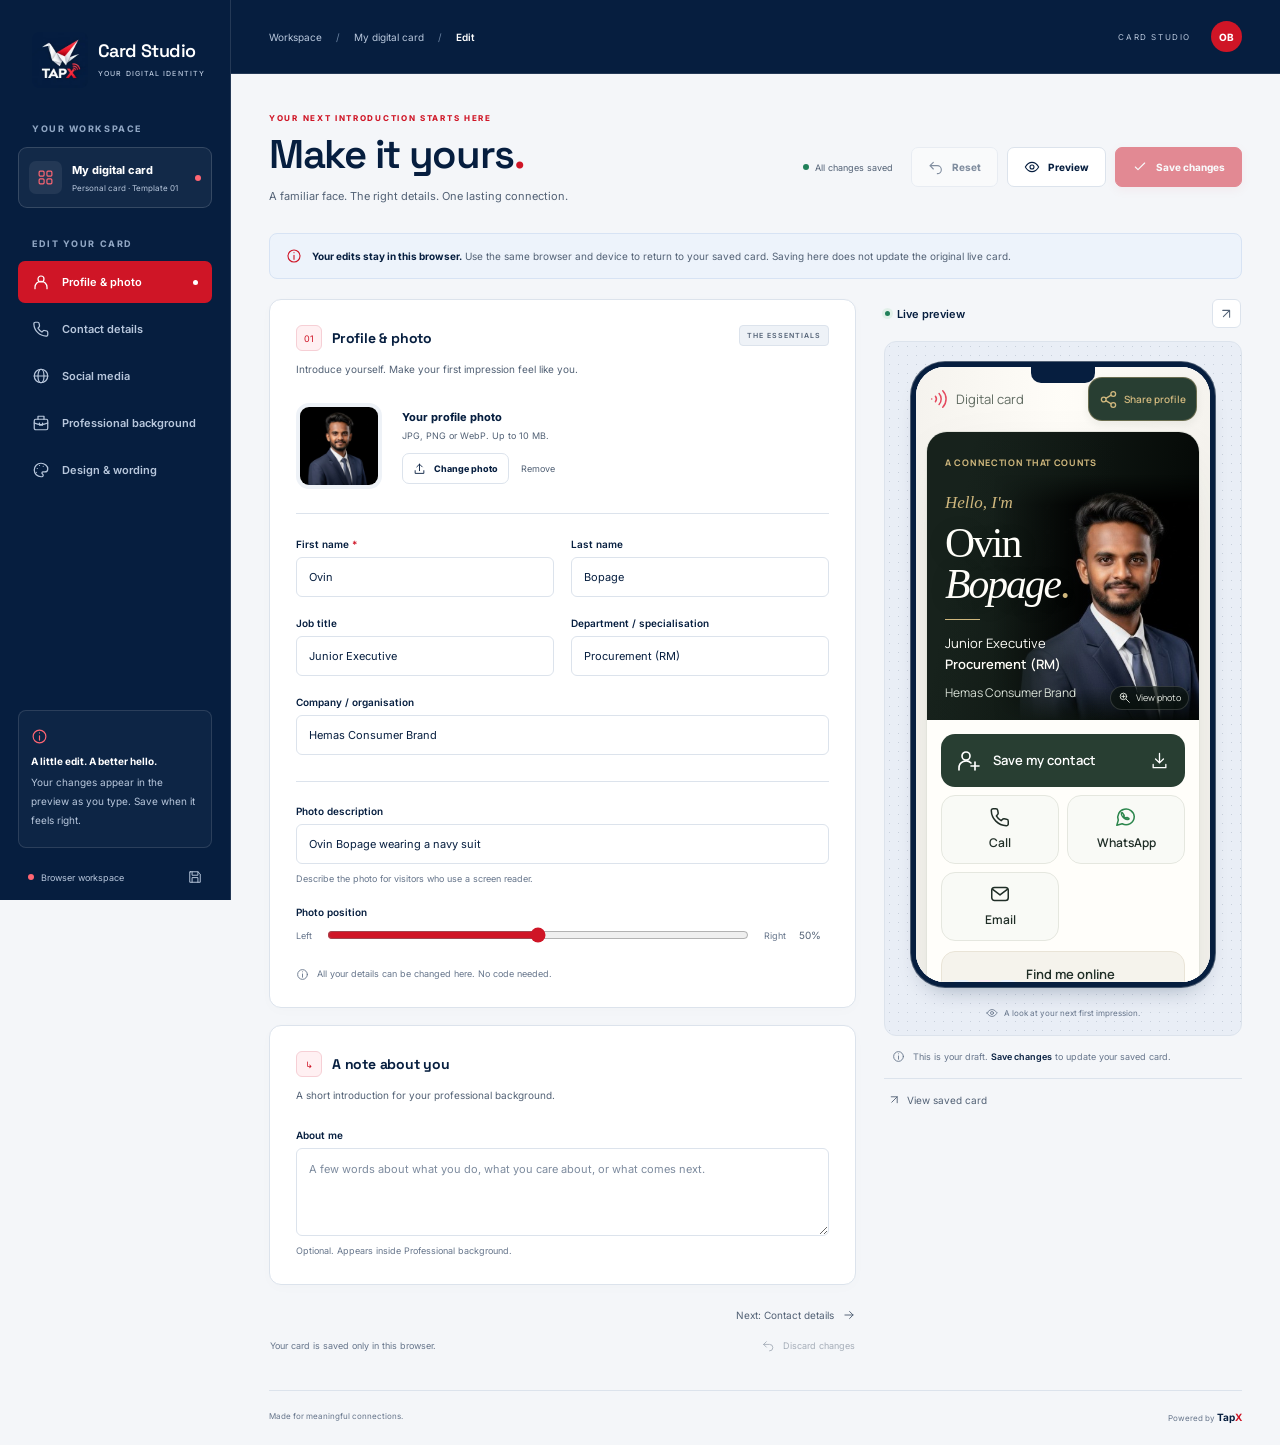
==== commit 4044b482: "Deploy TapX Card Studio to GitHub Pages" ====
--- a/index.html
+++ b/index.html
@@ -32,7 +32,7 @@
         <div class="page-heading"><div><div class="eyebrow">YOUR NEXT INTRODUCTION STARTS HERE</div><h1>Make it yours<span>.</span></h1><p>A familiar face. The right details. One lasting connection.</p></div><div class="heading-actions"><span class="save-status" id="save-status" role="status"><i></i> Loading card</span><button class="button secondary" type="button" id="reset-button" disabled><span data-icon="undo"></span>Reset</button><button class="button secondary" type="button" id="preview-button"><span data-icon="eye"></span>Preview</button><button class="button primary" type="button" id="save-button" disabled><span data-icon="check"></span><span>Save changes</span></button></div></div>
         <div class="recovery-banner" id="recovery-banner" hidden><span>You have an unfinished edit from your last visit.</span><div><button type="button" data-command="restore-draft">Restore draft</button><button type="button" data-command="dismiss-draft" aria-label="Dismiss recovered draft">Dismiss</button></div></div>
         <div class="error-banner" id="error-banner" role="alert" hidden></div>
-        <div class="storage-notice" id="storage-notice" hidden><span data-icon="info"></span><p><strong>Your edits stay in this browser.</strong> Download a JSON backup to move them to another device. Saving here does not update the original live card.</p></div>
+        <div class="storage-notice" id="storage-notice" hidden><span data-icon="info"></span><p><strong>Your edits stay in this browser.</strong> Use the same browser and device to return to your saved card. Saving here does not update the original live card.</p></div>
         <div class="editor-layout">
           <div class="form-column">
             <div id="panel"><div class="loading-state">Getting your card ready…</div></div>
@@ -42,7 +42,7 @@
             <div class="preview-heading"><div><span class="live-dot"></span><strong>Live preview</strong></div><button class="icon-button" type="button" id="expand-preview" aria-label="Open full preview"><span data-icon="external"></span></button></div>
             <div class="preview-canvas"><div class="phone-frame"><div class="phone-camera"></div><iframe id="live-frame" title="Live preview of your unsaved digital card" src="./card.html?preview=1"></iframe></div><div class="preview-caption"><span data-icon="eye"></span> A look at your next first impression.</div></div>
             <div class="preview-tip"><span data-icon="info"></span><p>This is your draft. <strong>Save changes</strong> to update your saved card.</p></div>
-            <div class="tools-row"><a href="./card.html" target="_blank" rel="noopener noreferrer"><span data-icon="external"></span>View saved card</a><details class="tools-menu"><summary>Card tools <span data-icon="chevron"></span></summary><div class="tools-popover"><button type="button" data-command="export-html"><span data-icon="file"></span>Download saved card (HTML)</button><button type="button" data-command="export-json"><span data-icon="download"></span>Back up current edits (JSON)</button><button type="button" data-command="import-json"><span data-icon="upload"></span>Import a card backup</button></div></details></div>
+            <div class="saved-card-link"><a href="./card.html" target="_blank" rel="noopener noreferrer"><span data-icon="external"></span>View saved card</a></div>
           </aside>
         </div>
         <div class="workspace-footer"><span>Made for meaningful connections.</span><span>Powered by <strong>Tap<span>X</span></strong></span></div>
@@ -50,9 +50,8 @@
     </div>
   </div>
   <dialog id="preview-dialog" class="preview-dialog" aria-labelledby="preview-dialog-title"><div class="preview-dialog-header"><div><span class="eyebrow">BEFORE YOU SAVE</span><h2 id="preview-dialog-title">Your card, in the real world.</h2><p>Explore your draft. Open your photo, social links and background.</p></div><button class="icon-button" type="button" data-command="close-preview" aria-label="Close preview"><span data-icon="close"></span></button></div><div class="preview-toolbar"><div class="device-switch" aria-label="Preview size"><button type="button" data-device="mobile" class="active" aria-pressed="true"><span data-icon="mobile"></span>Mobile</button><button type="button" data-device="desktop" aria-pressed="false"><span data-icon="desktop"></span>Desktop</button></div><span class="draft-label"><i></i>Unsaved draft preview</span></div><div class="large-preview-canvas"><iframe id="full-frame" title="Full interactive preview of your draft" src="./card.html?preview=1"></iframe></div><div class="preview-dialog-footer"><button class="button secondary" type="button" data-command="close-preview">Keep editing</button><button class="button primary" type="button" id="preview-save-button"><span data-icon="check"></span>Save changes</button></div></dialog>
-  <dialog id="discard-dialog" class="confirm-dialog" aria-labelledby="discard-title"><div class="confirm-icon" data-icon="undo"></div><h2 id="discard-title">Discard these changes?</h2><p>Your saved card will be restored. Download a backup from Card tools if you want to keep these edits.</p><div><button class="button secondary" type="button" data-command="cancel-discard">Keep editing</button><button class="button danger" type="button" data-command="confirm-discard">Discard changes</button></div></dialog>
+  <dialog id="discard-dialog" class="confirm-dialog" aria-labelledby="discard-title"><div class="confirm-icon" data-icon="undo"></div><h2 id="discard-title">Discard these changes?</h2><p>Your saved card will be restored. These unfinished edits will be removed from your draft.</p><div><button class="button secondary" type="button" data-command="cancel-discard">Keep editing</button><button class="button danger" type="button" data-command="confirm-discard">Discard changes</button></div></dialog>
   <dialog id="reset-dialog" class="confirm-dialog" aria-labelledby="reset-title"><div class="confirm-icon" data-icon="undo"></div><h2 id="reset-title">Reset to the original card?</h2><p>This restores the original photo, details, links and design to your draft. Preview the result and click Save changes when you’re ready. Your saved card stays as it is until you save.</p><div><button class="button secondary" type="button" data-command="cancel-reset">Keep editing</button><button class="button primary" type="button" data-command="confirm-reset">Reset card</button></div></dialog>
-  <input type="file" id="import-file" accept="application/json,.json" hidden>
   <div id="app-toast" class="app-toast" role="status" aria-live="polite"></div>
   <noscript><div class="no-script">Enable JavaScript to use the card editor.</div></noscript>
 </body>
--- a/tapx-theme.css
+++ b/tapx-theme.css
@@ -191,6 +191,10 @@
 .large-preview-canvas iframe { background: var(--tapx-white); border-color: #b8c6d8; box-shadow: 0 8px 20px #061e3f20; }
 .confirm-dialog .confirm-icon { background: var(--tapx-soft-red); color: var(--tapx-red); }
 .no-script { border-color: var(--tapx-navy); }
+.saved-card-link { border-top: 1px solid var(--tapx-border); padding: 14px 4px 0; font-size: 10px; color: var(--tapx-muted); }
+.saved-card-link a { display: inline-flex; align-items: center; gap: 6px; }
+.saved-card-link a:hover { color: var(--tapx-red); }
+.saved-card-link .icon { width: 13px; height: 13px; }
 .storage-notice { display: flex; gap: 10px; align-items: flex-start; border: 1px solid #d7e3f4; background: #edf3fb; color: var(--tapx-muted); padding: 13px 16px; margin-bottom: 20px; border-radius: 8px; font-size: 10px; line-height: 1.8; }
 .storage-notice > span { color: var(--tapx-red); margin-top: 1px; }
 .storage-notice .icon { width: 16px; height: 16px; }
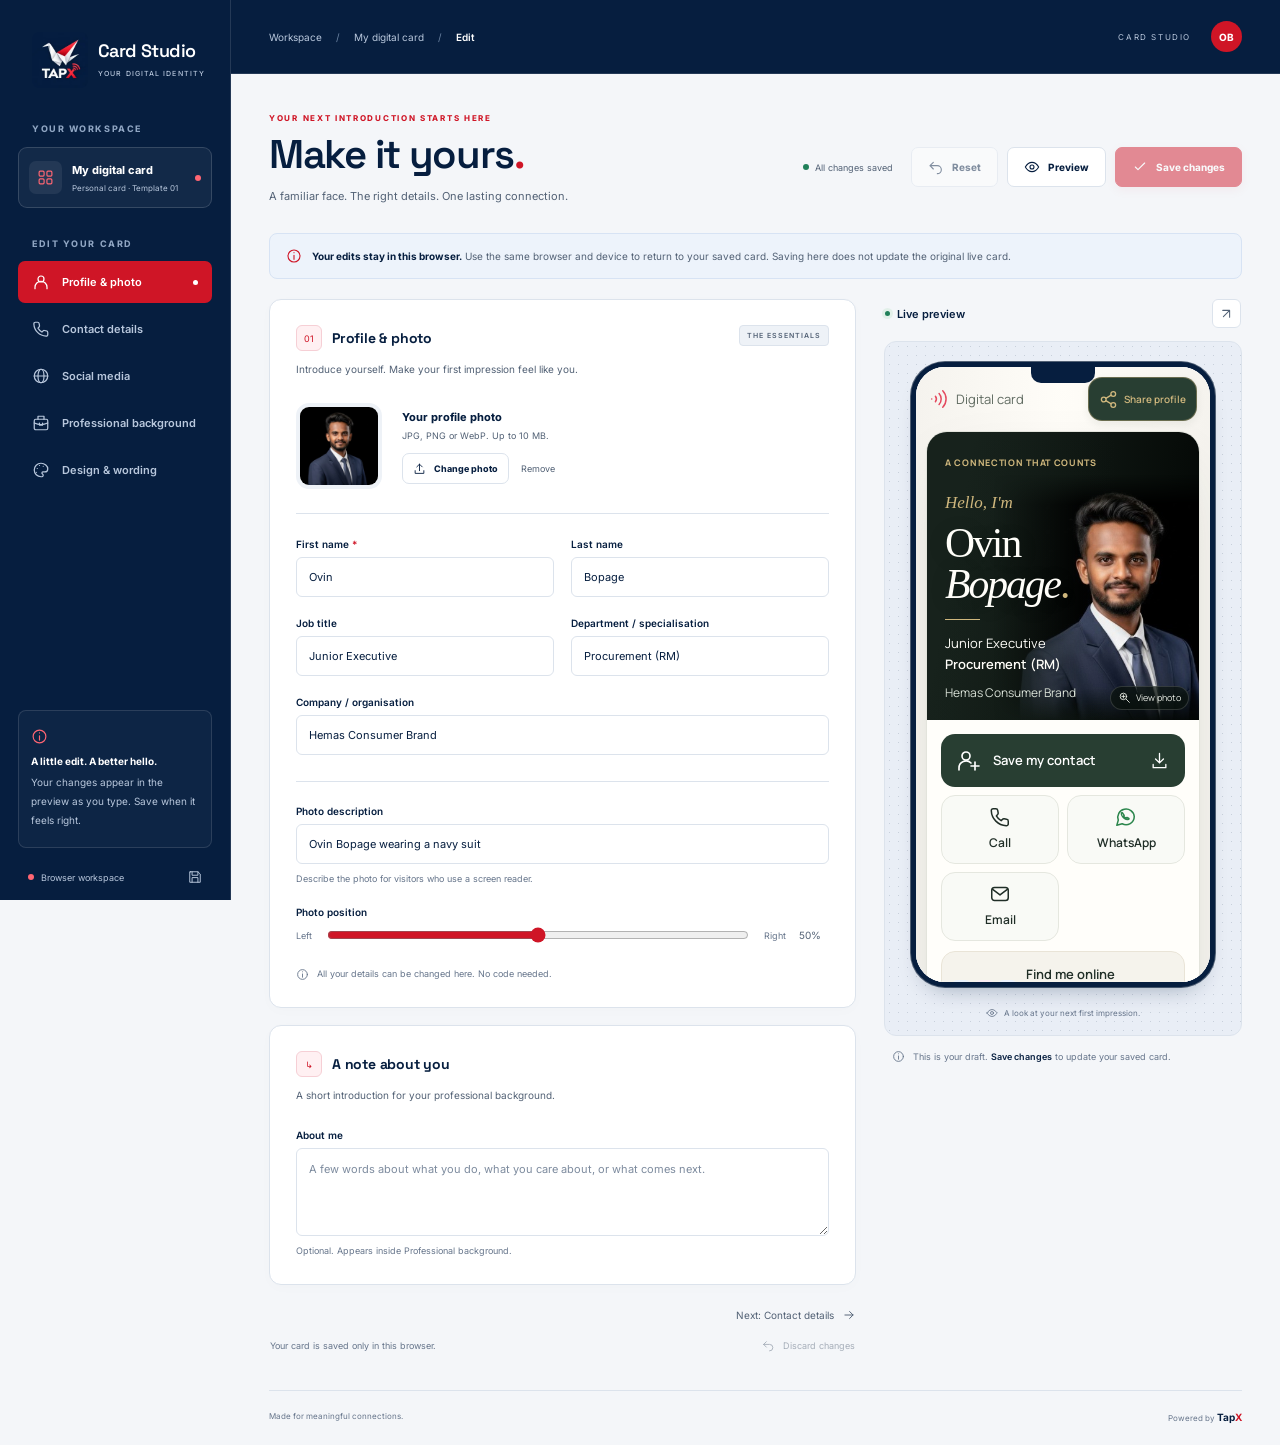
==== commit 188e9893: "Deploy TapX Card Studio to GitHub Pages" ====
--- a/index.html
+++ b/index.html
@@ -29,7 +29,7 @@
     <div class="main-shell">
       <header class="topbar"><div class="breadcrumb">Workspace <span>/</span> My digital card <span>/</span> <strong>Edit</strong></div><div class="topbar-right"><span class="studio-tag">CARD STUDIO</span><span class="owner-avatar" id="owner-avatar">OB</span></div></header>
       <main id="editor" tabindex="-1">
-        <div class="page-heading"><div><div class="eyebrow">YOUR NEXT INTRODUCTION STARTS HERE</div><h1>Make it yours<span>.</span></h1><p>A familiar face. The right details. One lasting connection.</p></div><div class="heading-actions"><span class="save-status" id="save-status" role="status"><i></i> Loading card</span><button class="button secondary" type="button" id="reset-button" disabled><span data-icon="undo"></span>Reset</button><button class="button secondary" type="button" id="preview-button"><span data-icon="eye"></span>Preview</button><button class="button primary" type="button" id="save-button" disabled><span data-icon="check"></span><span>Save changes</span></button></div></div>
+        <div class="page-heading"><div><div class="eyebrow">YOUR NEXT INTRODUCTION STARTS HERE</div><h1>Make it yours<span>.</span></h1><p>A familiar face. The right details. One lasting connection.</p></div><div class="heading-actions"><span class="save-status" id="save-status" role="status"><i></i> Loading card</span><button class="button secondary" type="button" id="reset-button" disabled><span data-icon="undo"></span>Reset</button><button class="button secondary" type="button" id="preview-button"><span data-icon="eye"></span>Preview</button><button class="button primary" type="button" id="save-button" disabled><span data-icon="check"></span><span>Save changes</span></button><a class="button primary saved-card-button" id="view-saved-card-button" href="./card.html" target="_blank" rel="noopener noreferrer" hidden><span data-icon="external"></span>View saved card</a></div></div>
         <div class="recovery-banner" id="recovery-banner" hidden><span>You have an unfinished edit from your last visit.</span><div><button type="button" data-command="restore-draft">Restore draft</button><button type="button" data-command="dismiss-draft" aria-label="Dismiss recovered draft">Dismiss</button></div></div>
         <div class="error-banner" id="error-banner" role="alert" hidden></div>
         <div class="storage-notice" id="storage-notice" hidden><span data-icon="info"></span><p><strong>Your edits stay in this browser.</strong> Use the same browser and device to return to your saved card. Saving here does not update the original live card.</p></div>
@@ -42,7 +42,6 @@
             <div class="preview-heading"><div><span class="live-dot"></span><strong>Live preview</strong></div><button class="icon-button" type="button" id="expand-preview" aria-label="Open full preview"><span data-icon="external"></span></button></div>
             <div class="preview-canvas"><div class="phone-frame"><div class="phone-camera"></div><iframe id="live-frame" title="Live preview of your unsaved digital card" src="./card.html?preview=1"></iframe></div><div class="preview-caption"><span data-icon="eye"></span> A look at your next first impression.</div></div>
             <div class="preview-tip"><span data-icon="info"></span><p>This is your draft. <strong>Save changes</strong> to update your saved card.</p></div>
-            <div class="saved-card-link"><a href="./card.html" target="_blank" rel="noopener noreferrer"><span data-icon="external"></span>View saved card</a></div>
           </aside>
         </div>
         <div class="workspace-footer"><span>Made for meaningful connections.</span><span>Powered by <strong>Tap<span>X</span></strong></span></div>
--- a/tapx-theme.css
+++ b/tapx-theme.css
@@ -191,10 +191,8 @@
 .large-preview-canvas iframe { background: var(--tapx-white); border-color: #b8c6d8; box-shadow: 0 8px 20px #061e3f20; }
 .confirm-dialog .confirm-icon { background: var(--tapx-soft-red); color: var(--tapx-red); }
 .no-script { border-color: var(--tapx-navy); }
-.saved-card-link { border-top: 1px solid var(--tapx-border); padding: 14px 4px 0; font-size: 10px; color: var(--tapx-muted); }
-.saved-card-link a { display: inline-flex; align-items: center; gap: 6px; }
-.saved-card-link a:hover { color: var(--tapx-red); }
-.saved-card-link .icon { width: 13px; height: 13px; }
+.saved-card-button { display: inline-flex; align-items: center; justify-content: center; gap: 8px; }
+.saved-card-button:hover { background: var(--tapx-red-hover); border-color: var(--tapx-red-hover); }
 .storage-notice { display: flex; gap: 10px; align-items: flex-start; border: 1px solid #d7e3f4; background: #edf3fb; color: var(--tapx-muted); padding: 13px 16px; margin-bottom: 20px; border-radius: 8px; font-size: 10px; line-height: 1.8; }
 .storage-notice > span { color: var(--tapx-red); margin-top: 1px; }
 .storage-notice .icon { width: 16px; height: 16px; }
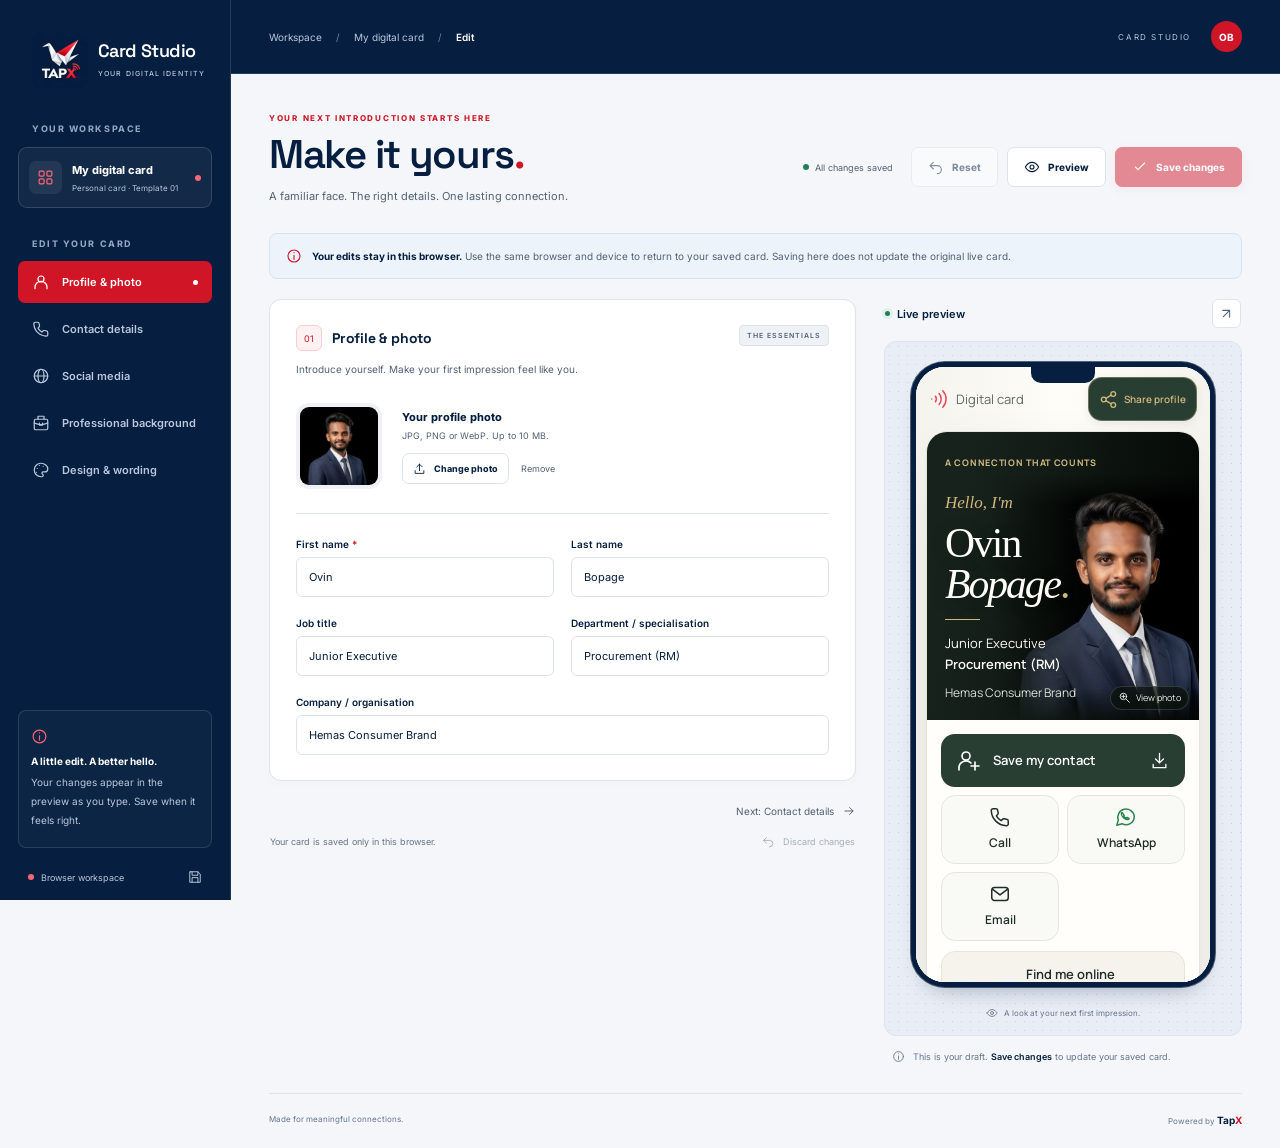
==== commit 1741ba74: "Deploy TapX Card Studio to GitHub Pages" ====
--- a/index.html
+++ b/index.html
@@ -7,9 +7,9 @@
   <title>Card Studio · TapX</title>
   <meta name="description" content="Edit every detail of your digital business card, preview your changes, and save from one simple dashboard.">
   <link rel="icon" type="image/webp" href="./assets/tapx-logo.webp">
-  <link rel="stylesheet" href="./dashboard.css">
-  <link rel="stylesheet" href="./tapx-theme.css">
-  <script type="module" src="./dashboard.js"></script>
+  <link rel="stylesheet" href="./dashboard.css?v=2dde10de963d">
+  <link rel="stylesheet" href="./tapx-theme.css?v=2dde10de963d">
+  <script type="module" src="./dashboard.js?v=2dde10de963d"></script>
   <meta name="tapx-hosting" content="github-pages">
 </head>
 <body>
